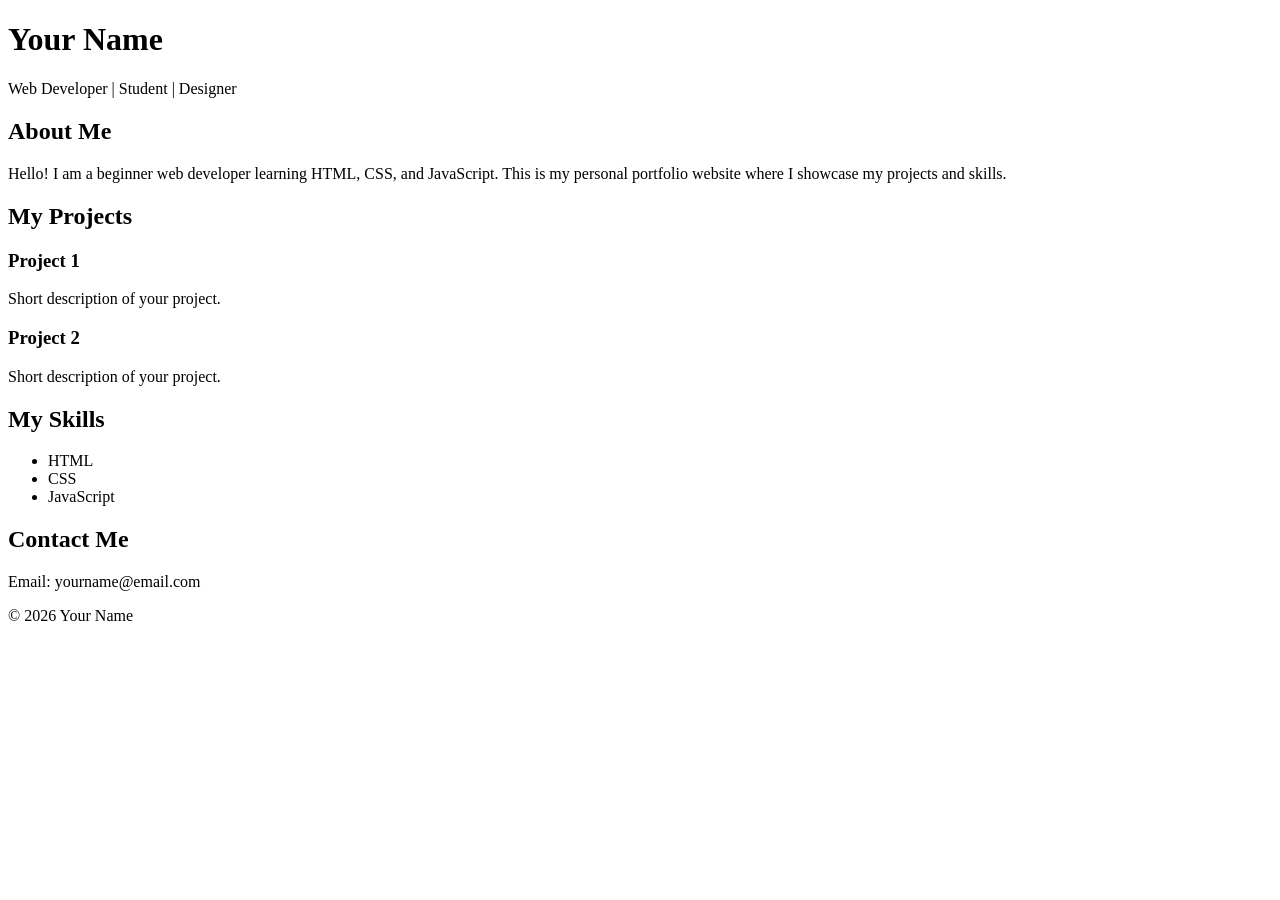
==== Index.html @ ec2ea40b "Initial commit" ====
<!DOCTYPE html>
<html lang="en">
<head>
    <meta charset="UTF-8">
    <meta name="viewport" content="width=device-width, initial-scale=1.0">
    <title>My Portfolio</title>
</head>
<body>

    <!-- Header Section -->
    <header>
        <h1>Your Name</h1>
        <p>Web Developer | Student | Designer</p>
    </header>

    <!-- About Section -->
    <section>
        <h2>About Me</h2>
        <p>
            Hello! I am a beginner web developer learning HTML, CSS, and JavaScript.
            This is my personal portfolio website where I showcase my projects and skills.
        </p>
    </section>

    <!-- Projects Section -->
    <section>
        <h2>My Projects</h2>

        <h3>Project 1</h3>
        <p>Short description of your project.</p>

        <h3>Project 2</h3>
        <p>Short description of your project.</p>

    </section>

    <!-- Skills Section -->
    <section>
        <h2>My Skills</h2>
        <ul>
            <li>HTML</li>
            <li>CSS</li>
            <li>JavaScript</li>
        </ul>
    </section>

    <!-- Contact Section -->
    <section>
        <h2>Contact Me</h2>
        <p>Email: yourname@email.com</p>
    </section>

    <!-- Footer -->
    <footer>
        <p>© 2026 Your Name</p>
    </footer>

</body>
</html>
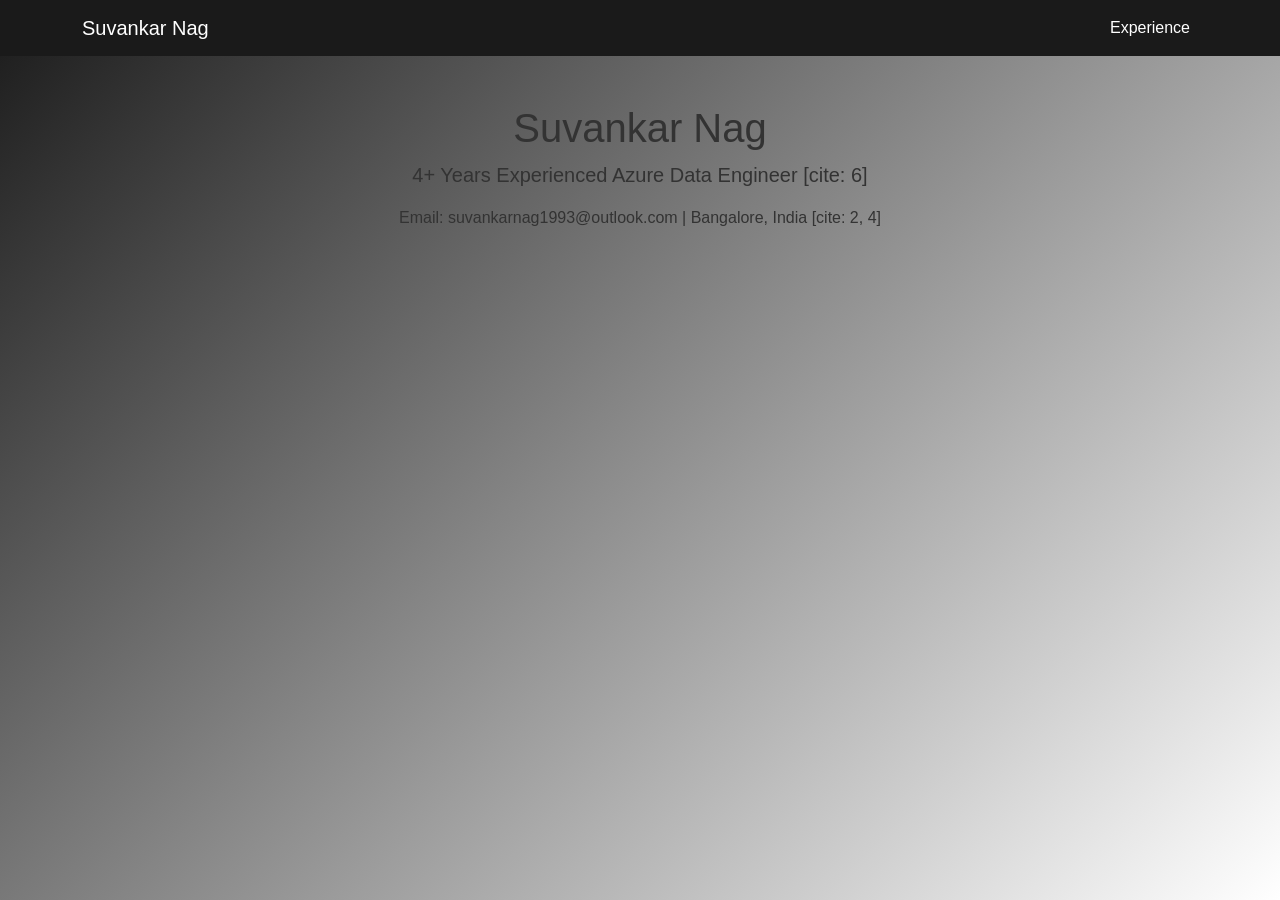
==== commit 6167aebd: "changes done" ====
--- a/Index.html
+++ b/Index.html
@@ -1,59 +1,23 @@
 <!DOCTYPE html>
 <html lang="en">
 <head>
-    <meta charset="UTF-8">
-    <meta name="viewport" content="width=device-width, initial-scale=1.0">
-    <title>My Portfolio</title>
+    <link href="https://cdn.jsdelivr.net/npm/bootstrap@5.3.0/dist/css/bootstrap.min.css" rel="stylesheet">
+    <link rel="stylesheet" href="style.css">
+    <title>Suvankar Nag | Data Engineer</title>
 </head>
 <body>
-
-    <!-- Header Section -->
-    <header>
-        <h1>Your Name</h1>
-        <p>Web Developer | Student | Designer</p>
+    <nav class="navbar navbar-expand-lg">
+        <div class="container">
+            <a class="navbar-brand" href="index.html">Suvankar Nag</a>
+            <div class="navbar-nav">
+                <a class="nav-link" href="experience.html">Experience</a>
+            </div>
+        </div>
+    </nav>
+    <header class="container text-center mt-5">
+        <h1>Suvankar Nag</h1>
+        <p class="lead">4+ Years Experienced Azure Data Engineer [cite: 6]</p>
+        <p>Email: suvankarnag1993@outlook.com | Bangalore, India [cite: 2, 4]</p>
     </header>
-
-    <!-- About Section -->
-    <section>
-        <h2>About Me</h2>
-        <p>
-            Hello! I am a beginner web developer learning HTML, CSS, and JavaScript.
-            This is my personal portfolio website where I showcase my projects and skills.
-        </p>
-    </section>
-
-    <!-- Projects Section -->
-    <section>
-        <h2>My Projects</h2>
-
-        <h3>Project 1</h3>
-        <p>Short description of your project.</p>
-
-        <h3>Project 2</h3>
-        <p>Short description of your project.</p>
-
-    </section>
-
-    <!-- Skills Section -->
-    <section>
-        <h2>My Skills</h2>
-        <ul>
-            <li>HTML</li>
-            <li>CSS</li>
-            <li>JavaScript</li>
-        </ul>
-    </section>
-
-    <!-- Contact Section -->
-    <section>
-        <h2>Contact Me</h2>
-        <p>Email: yourname@email.com</p>
-    </section>
-
-    <!-- Footer -->
-    <footer>
-        <p>© 2026 Your Name</p>
-    </footer>
-
 </body>
 </html>
--- a/style.css
+++ b/style.css
@@ -0,0 +1,16 @@
+/* style.css */
+body {
+    background: linear-gradient(135deg, #1a1a1a 0%, #ffffff 100%);
+    color: #333;
+    min-height: 100vh;
+    font-family: 'Segoe UI', sans-serif;
+}
+
+.navbar { background-color: #1a1a1a !important; }
+.navbar-brand, .nav-link { color: #fff !important; }
+
+.card {
+    background: rgba(255, 255, 255, 0.9);
+    border: none;
+    box-shadow: 0 4px 8px rgba(0,0,0,0.1);
+}
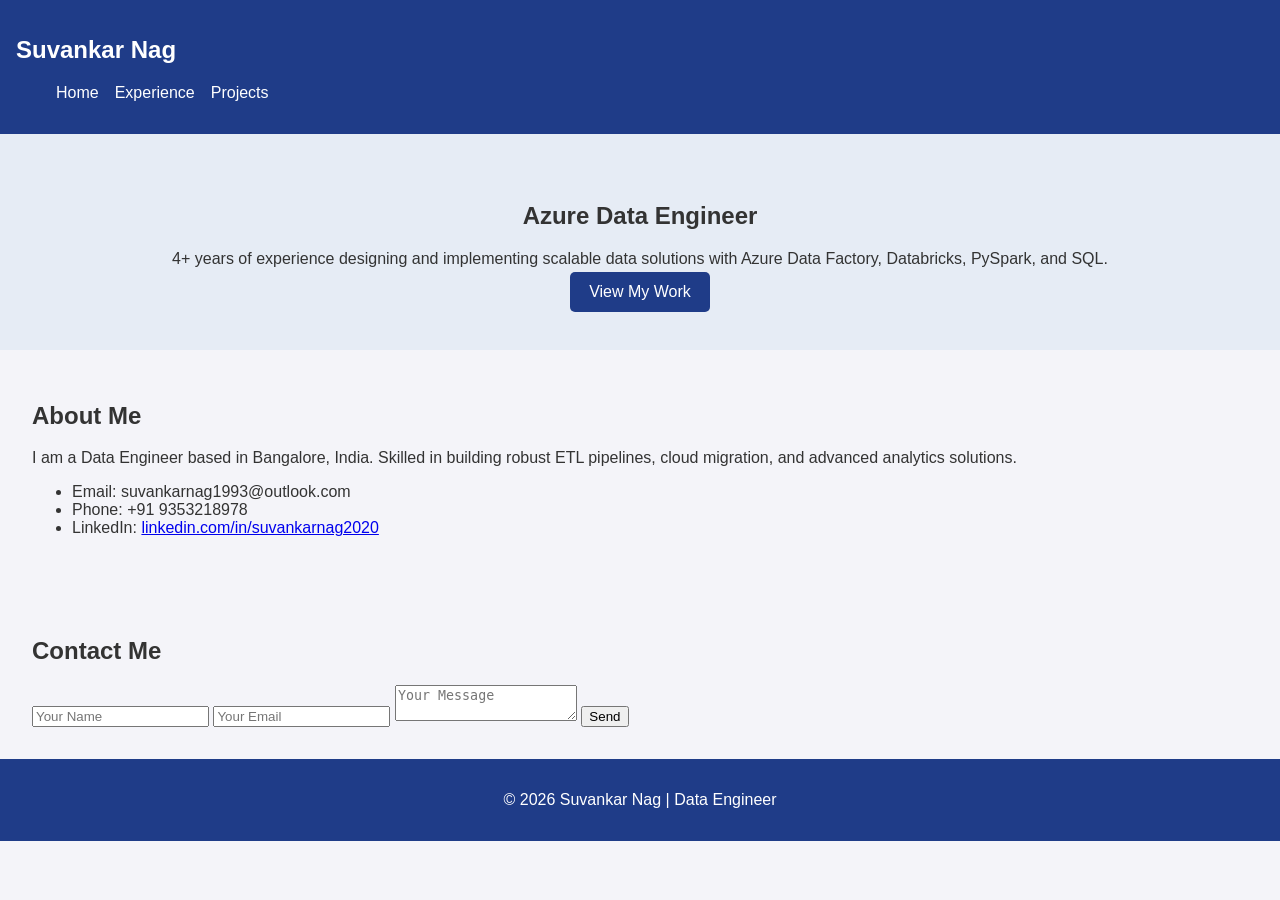
==== commit 22e9acba: "changes done" ====
--- a/Index.html
+++ b/Index.html
@@ -1,23 +1,51 @@
 <!DOCTYPE html>
 <html lang="en">
 <head>
-    <link href="https://cdn.jsdelivr.net/npm/bootstrap@5.3.0/dist/css/bootstrap.min.css" rel="stylesheet">
-    <link rel="stylesheet" href="style.css">
-    <title>Suvankar Nag | Data Engineer</title>
+  <meta charset="UTF-8">
+  <meta name="viewport" content="width=device-width, initial-scale=1.0">
+  <title>Suvankar Nag | Data Engineer</title>
+  <link rel="stylesheet" href="style.css">
 </head>
 <body>
-    <nav class="navbar navbar-expand-lg">
-        <div class="container">
-            <a class="navbar-brand" href="index.html">Suvankar Nag</a>
-            <div class="navbar-nav">
-                <a class="nav-link" href="experience.html">Experience</a>
-            </div>
-        </div>
+  <header>
+    <nav>
+      <h1>Suvankar Nag</h1>
+      <ul>
+        <li><a href="index.html">Home</a></li>
+        <li><a href="experience.html">Experience</a></li>
+        <li><a href="projects.html">Projects</a></li>
+      </ul>
     </nav>
-    <header class="container text-center mt-5">
-        <h1>Suvankar Nag</h1>
-        <p class="lead">4+ Years Experienced Azure Data Engineer [cite: 6]</p>
-        <p>Email: suvankarnag1993@outlook.com | Bangalore, India [cite: 2, 4]</p>
-    </header>
+  </header>
+
+  <section class="hero">
+    <h2>Azure Data Engineer</h2>
+    <p>4+ years of experience designing and implementing scalable data solutions with Azure Data Factory, Databricks, PySpark, and SQL.</p>
+    <a href="experience.html" class="btn">View My Work</a>
+  </section>
+
+  <section class="about">
+    <h2>About Me</h2>
+    <p>I am a Data Engineer based in Bangalore, India. Skilled in building robust ETL pipelines, cloud migration, and advanced analytics solutions.</p>
+    <ul>
+      <li>Email: suvankarnag1993@outlook.com</li>
+      <li>Phone: +91 9353218978</li>
+      <li>LinkedIn: <a href="https://linkedin.com/in/suvankarnag2020">linkedin.com/in/suvankarnag2020</a></li>
+    </ul>
+  </section>
+
+  <section class="contact">
+    <h2>Contact Me</h2>
+    <form>
+      <input type="text" placeholder="Your Name" required>
+      <input type="email" placeholder="Your Email" required>
+      <textarea placeholder="Your Message"></textarea>
+      <button type="submit">Send</button>
+    </form>
+  </section>
+
+  <footer>
+    <p>© 2026 Suvankar Nag | Data Engineer</p>
+  </footer>
 </body>
-</html>+</html>
--- a/style.css
+++ b/style.css
@@ -1,16 +1,52 @@
-/* style.css */
 body {
-    background: linear-gradient(135deg, #1a1a1a 0%, #ffffff 100%);
-    color: #333;
-    min-height: 100vh;
-    font-family: 'Segoe UI', sans-serif;
+  font-family: Arial, sans-serif;
+  margin: 0;
+  background: #f4f4f9;
+  color: #333;
 }
 
-.navbar { background-color: #1a1a1a !important; }
-.navbar-brand, .nav-link { color: #fff !important; }
+header {
+  background: #1f3c88;
+  color: white;
+  padding: 1rem;
+}
 
-.card {
-    background: rgba(255, 255, 255, 0.9);
-    border: none;
-    box-shadow: 0 4px 8px rgba(0,0,0,0.1);
-}+nav ul {
+  list-style: none;
+  display: flex;
+  gap: 1rem;
+}
+
+nav a {
+  color: white;
+  text-decoration: none;
+}
+
+.hero {
+  text-align: center;
+  padding: 3rem;
+  background: #e6ecf5;
+}
+
+section {
+  padding: 2rem;
+}
+
+.job, .projects ul, .certificates ul {
+  margin-bottom: 1.5rem;
+}
+
+.btn {
+  background: #1f3c88;
+  color: white;
+  padding: 0.7rem 1.2rem;
+  text-decoration: none;
+  border-radius: 5px;
+}
+
+footer {
+  text-align: center;
+  background: #1f3c88;
+  color: white;
+  padding: 1rem;
+}
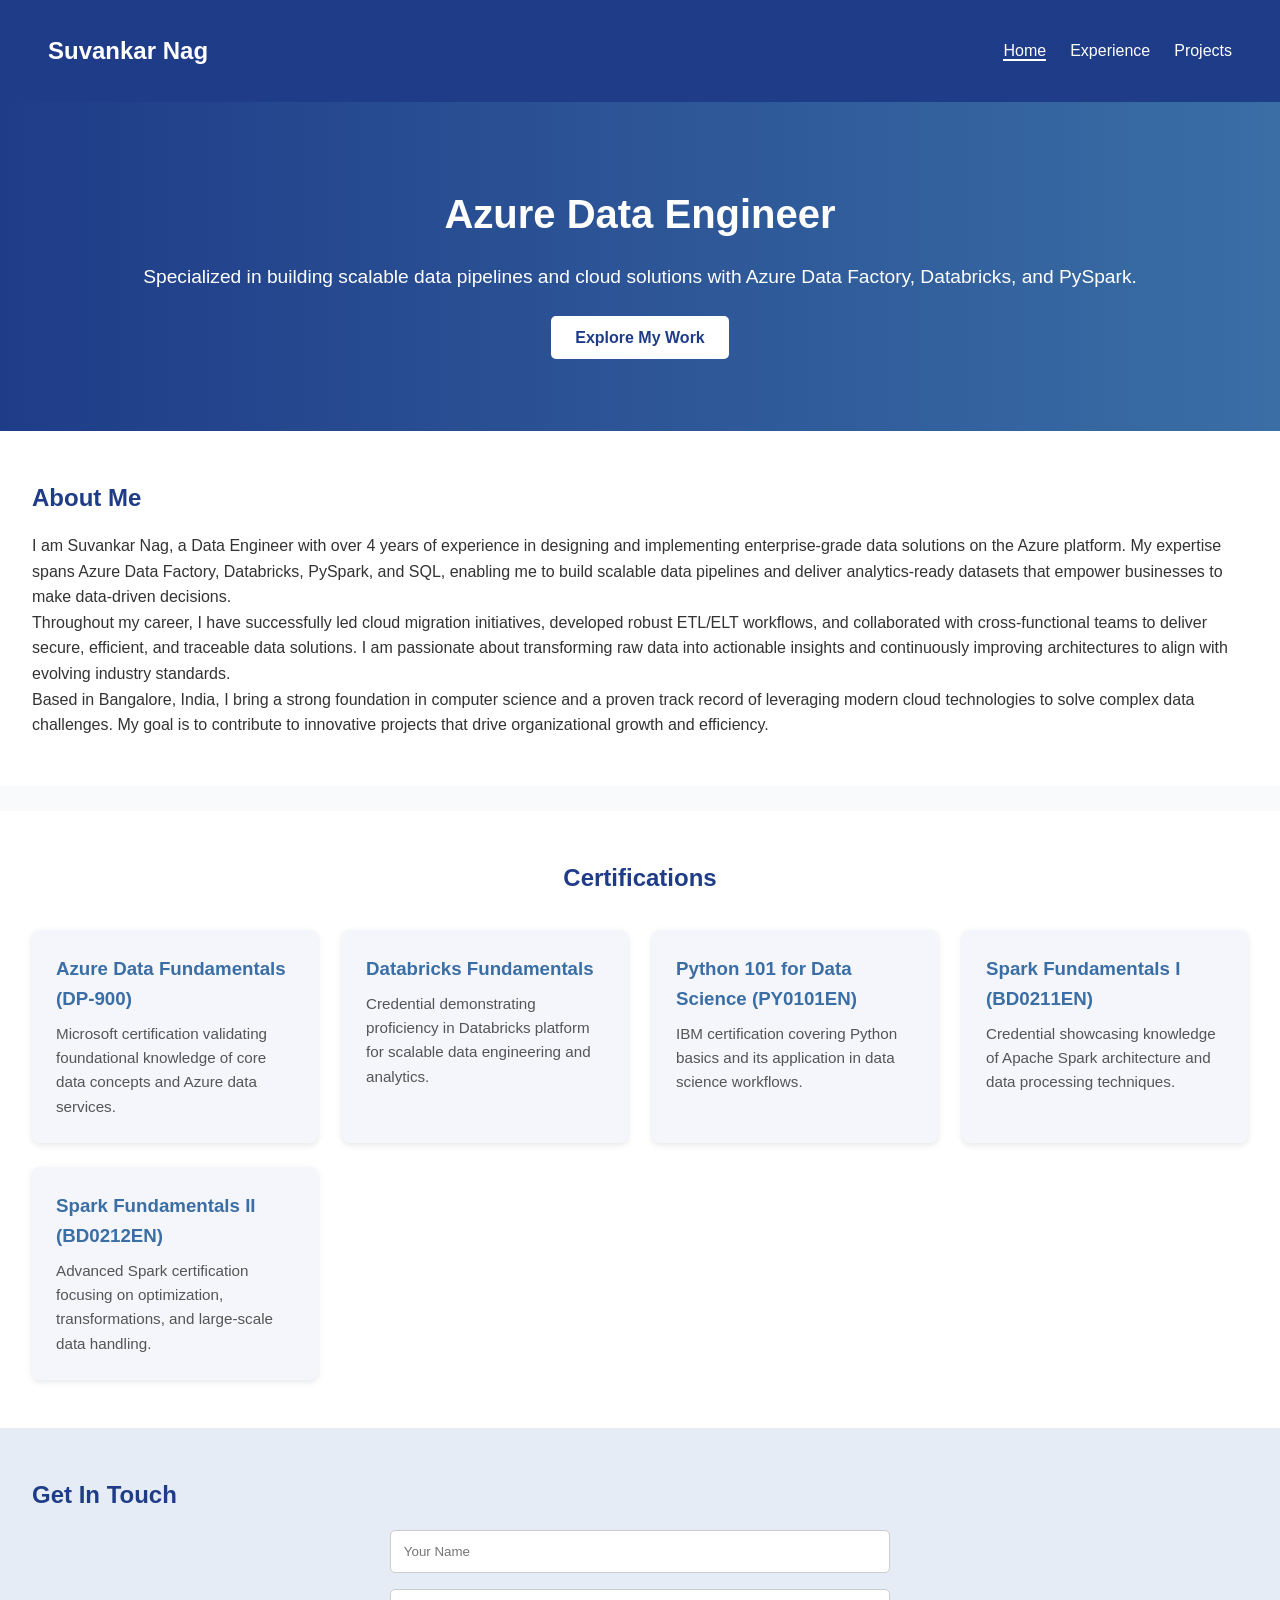
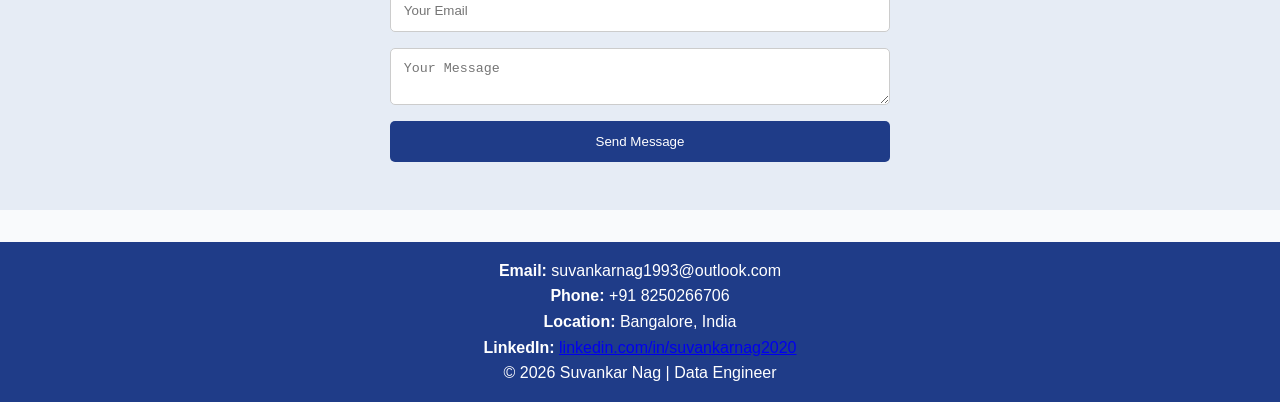
==== commit 097e9553: "changes done" ====
--- a/Index.html
+++ b/Index.html
@@ -7,44 +7,95 @@
   <link rel="stylesheet" href="style.css">
 </head>
 <body>
+  <!-- Navigation -->
   <header>
-    <nav>
-      <h1>Suvankar Nag</h1>
-      <ul>
-        <li><a href="index.html">Home</a></li>
+    <nav class="navbar">
+      <div class="logo">Suvankar Nag</div>
+      <ul class="nav-links">
+        <li><a href="index.html" class="active">Home</a></li>
         <li><a href="experience.html">Experience</a></li>
         <li><a href="projects.html">Projects</a></li>
       </ul>
     </nav>
   </header>
 
+  <!-- Hero Section -->
   <section class="hero">
-    <h2>Azure Data Engineer</h2>
-    <p>4+ years of experience designing and implementing scalable data solutions with Azure Data Factory, Databricks, PySpark, and SQL.</p>
-    <a href="experience.html" class="btn">View My Work</a>
+    <div class="hero-content">
+      <h1>Azure Data Engineer</h1>
+      <p>Specialized in building scalable data pipelines and cloud solutions with Azure Data Factory, Databricks, and PySpark.</p>
+      <a href="experience.html" class="btn-primary">Explore My Work</a>
+    </div>
   </section>
 
+  <!-- About Section -->
   <section class="about">
     <h2>About Me</h2>
-    <p>I am a Data Engineer based in Bangalore, India. Skilled in building robust ETL pipelines, cloud migration, and advanced analytics solutions.</p>
-    <ul>
-      <li>Email: suvankarnag1993@outlook.com</li>
-      <li>Phone: +91 9353218978</li>
-      <li>LinkedIn: <a href="https://linkedin.com/in/suvankarnag2020">linkedin.com/in/suvankarnag2020</a></li>
-    </ul>
+    <p>
+      I am Suvankar Nag, a Data Engineer with over 4 years of experience in designing and implementing enterprise-grade data solutions on the Azure platform. 
+      My expertise spans Azure Data Factory, Databricks, PySpark, and SQL, enabling me to build scalable data pipelines and deliver analytics-ready datasets 
+      that empower businesses to make data-driven decisions.
+    </p>
+    <p>
+      Throughout my career, I have successfully led cloud migration initiatives, developed robust ETL/ELT workflows, and collaborated with cross-functional teams 
+      to deliver secure, efficient, and traceable data solutions. I am passionate about transforming raw data into actionable insights and continuously 
+      improving architectures to align with evolving industry standards.
+    </p>
+    <p>
+      Based in Bangalore, India, I bring a strong foundation in computer science and a proven track record of leveraging modern cloud technologies to solve 
+      complex data challenges. My goal is to contribute to innovative projects that drive organizational growth and efficiency.
+    </p>
   </section>
+</br>
+<section class="certifications">
+  <h2>Certifications</h2>
+  <div class="cert-grid">
+    <div class="cert-item">
+      <h3>Azure Data Fundamentals (DP-900)</h3>
+      <p>Microsoft certification validating foundational knowledge of core data concepts and Azure data services.</p>
+    </div>
+    <div class="cert-item">
+      <h3>Databricks Fundamentals</h3>
+      <p>Credential demonstrating proficiency in Databricks platform for scalable data engineering and analytics.</p>
+    </div>
+    <div class="cert-item">
+      <h3>Python 101 for Data Science (PY0101EN)</h3>
+      <p>IBM certification covering Python basics and its application in data science workflows.</p>
+    </div>
+    <div class="cert-item">
+      <h3>Spark Fundamentals I (BD0211EN)</h3>
+      <p>Credential showcasing knowledge of Apache Spark architecture and data processing techniques.</p>
+    </div>
+    <div class="cert-item">
+      <h3>Spark Fundamentals II (BD0212EN)</h3>
+      <p>Advanced Spark certification focusing on optimization, transformations, and large-scale data handling.</p>
+    </div>
+  </div>
+</section>
 
+  <!-- Contact Section -->
   <section class="contact">
-    <h2>Contact Me</h2>
+    <h2>Get In Touch</h2>
     <form>
       <input type="text" placeholder="Your Name" required>
       <input type="email" placeholder="Your Email" required>
-      <textarea placeholder="Your Message"></textarea>
-      <button type="submit">Send</button>
+      <textarea placeholder="Your Message" required></textarea>
+      <button type="submit" class="btn-secondary">Send Message</button>
     </form>
   </section>
 
+  <!-- Footer -->
   <footer>
+    <div class="footer-container">
+      <p><strong>Email:</strong> suvankarnag1993@outlook.com</p>
+      <p><strong>Phone:</strong> +91 8250266706</p>
+      <p><strong>Location:</strong> Bangalore, India</p>
+      <p><strong>LinkedIn:</strong> 
+        <a href="https://linkedin.com/in/suvankarnag2020" target="_blank">
+          linkedin.com/in/suvankarnag2020
+        </a>
+      </p>
+    </div>
     <p>© 2026 Suvankar Nag | Data Engineer</p>
   </footer>
 </body>
--- a/style.css
+++ b/style.css
@@ -50,3 +50,80 @@
   color: white;
   padding: 1rem;
 }
+
+/*==============================*/
+
+/* General Reset */
+* { margin: 0; padding: 0; box-sizing: border-box; }
+body { font-family: 'Segoe UI', sans-serif; background: #f9fafc; color: #333; line-height: 1.6; }
+
+/* Navbar */
+.navbar { display: flex; justify-content: space-between; align-items: center; padding: 1rem 2rem; background: #1f3c88; }
+.logo { font-size: 1.5rem; font-weight: bold; color: #fff; }
+.nav-links { list-style: none; display: flex; gap: 1.5rem; }
+.nav-links a { color: #fff; text-decoration: none; transition: 0.3s; }
+.nav-links a:hover, .nav-links .active { border-bottom: 2px solid #fff; }
+
+/* Hero */
+.hero { background: linear-gradient(to right, #1f3c88, #3a6ea5); color: #fff; text-align: center; padding: 5rem 2rem; }
+.hero h1 { font-size: 2.5rem; margin-bottom: 1rem; }
+.hero p { font-size: 1.2rem; margin-bottom: 2rem; }
+.btn-primary { background: #fff; color: #1f3c88; padding: 0.8rem 1.5rem; border-radius: 5px; text-decoration: none; font-weight: bold; }
+.btn-primary:hover { background: #e6ecf5; }
+
+/* About */
+.about { padding: 3rem 2rem; background: #fff; }
+.about h2 { margin-bottom: 1rem; color: #1f3c88; }
+.info-grid { display: grid; grid-template-columns: repeat(auto-fit, minmax(200px, 1fr)); gap: 1rem; margin-top: 1rem; }
+
+/* Contact */
+.contact { padding: 3rem 2rem; background: #e6ecf5; }
+.contact h2 { margin-bottom: 1rem; color: #1f3c88; }
+form { display: flex; flex-direction: column; gap: 1rem; max-width: 500px; margin: auto; }
+input, textarea { padding: 0.8rem; border: 1px solid #ccc; border-radius: 5px; }
+.btn-secondary { background: #1f3c88; color: #fff; padding: 0.8rem; border: none; border-radius: 5px; cursor: pointer; }
+.btn-secondary:hover { background: #3a6ea5; }
+
+/* Footer */
+footer { text-align: center; padding: 1rem; background: #1f3c88; color: #fff; margin-top: 2rem; }
+
+/* for certification section */
+
+.certifications {
+  padding: 3rem 2rem;
+  background: #fff;
+}
+
+.certifications h2 {
+  text-align: center;
+  color: #1f3c88;
+  margin-bottom: 2rem;
+}
+
+.cert-grid {
+  display: grid;
+  grid-template-columns: repeat(auto-fit, minmax(250px, 1fr));
+  gap: 1.5rem;
+}
+
+.cert-item {
+  background: #f4f6fb;
+  padding: 1.5rem;
+  border-radius: 8px;
+  box-shadow: 0 2px 6px rgba(0,0,0,0.1);
+  transition: transform 0.2s ease;
+}
+
+.cert-item:hover {
+  transform: translateY(-5px);
+}
+
+.cert-item h3 {
+  margin-bottom: 0.5rem;
+  color: #3a6ea5;
+}
+
+.cert-item p {
+  font-size: 0.95rem;
+  color: #555;
+}
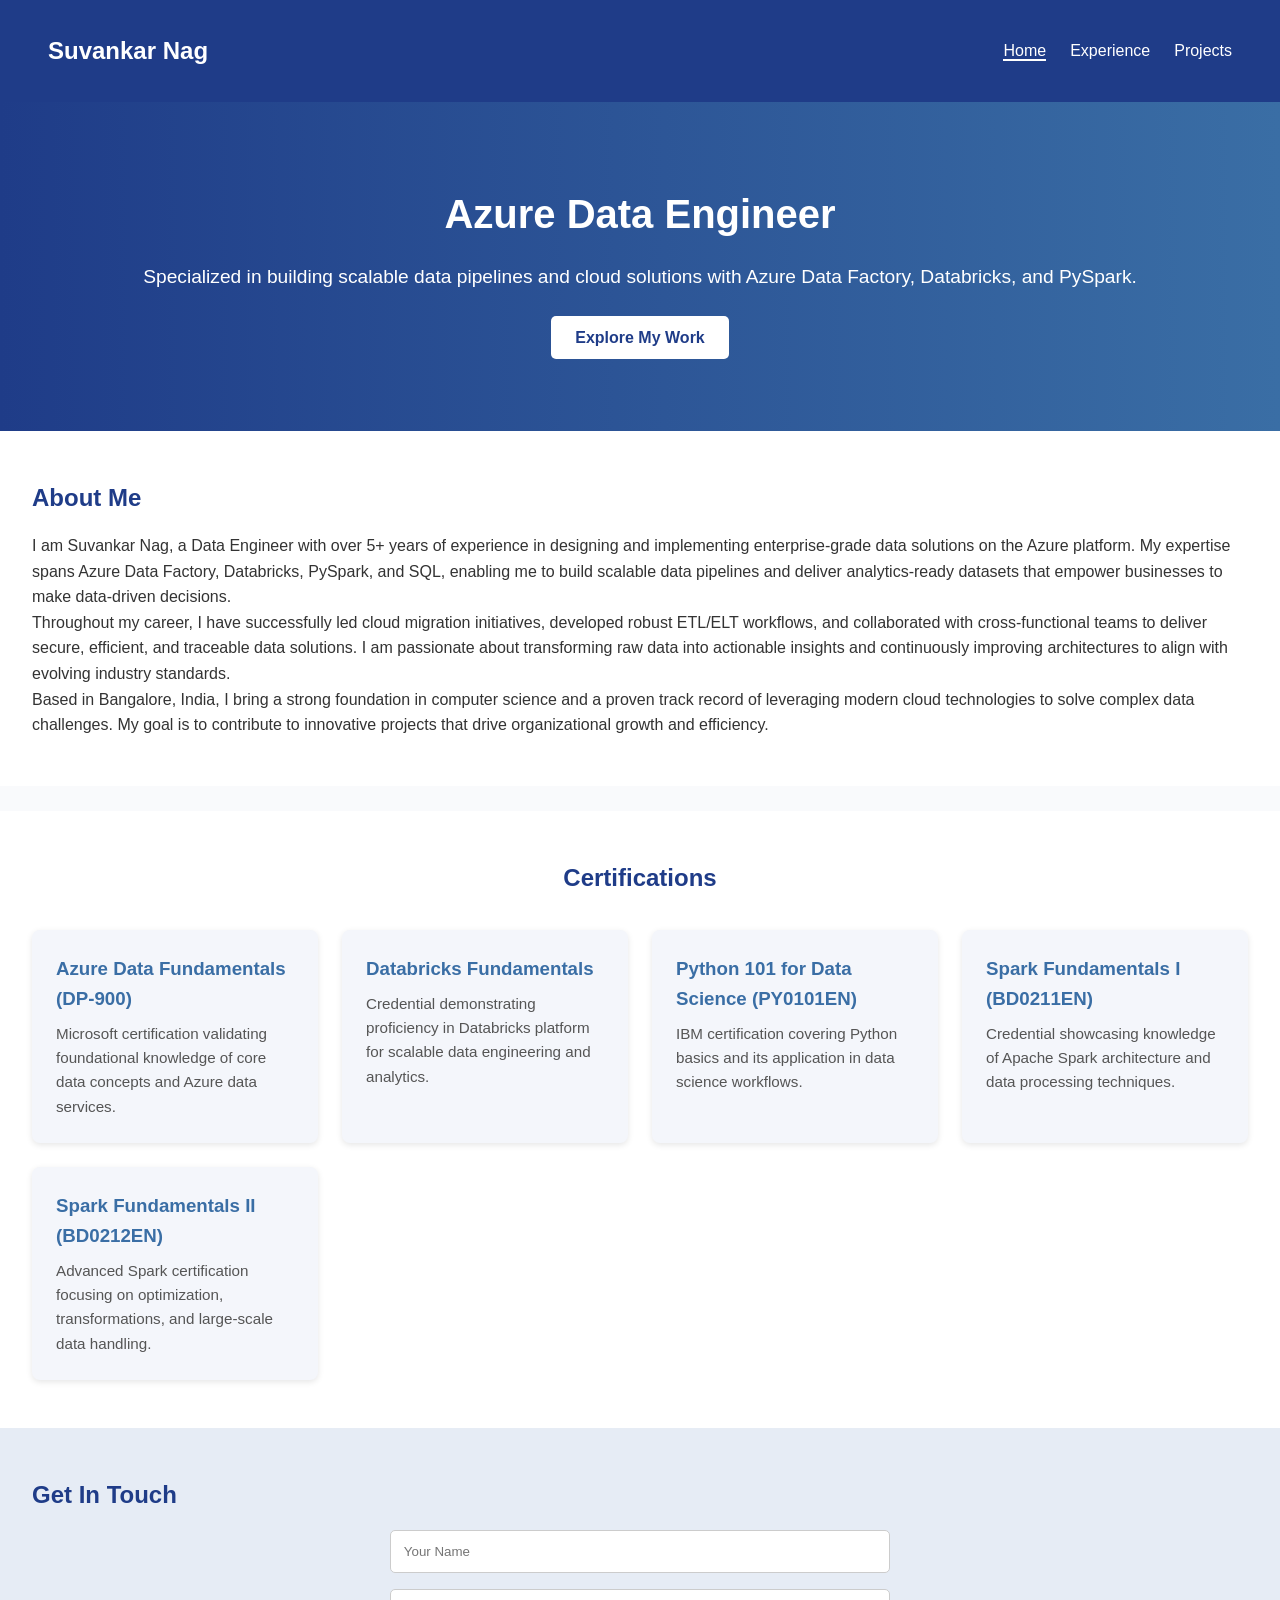
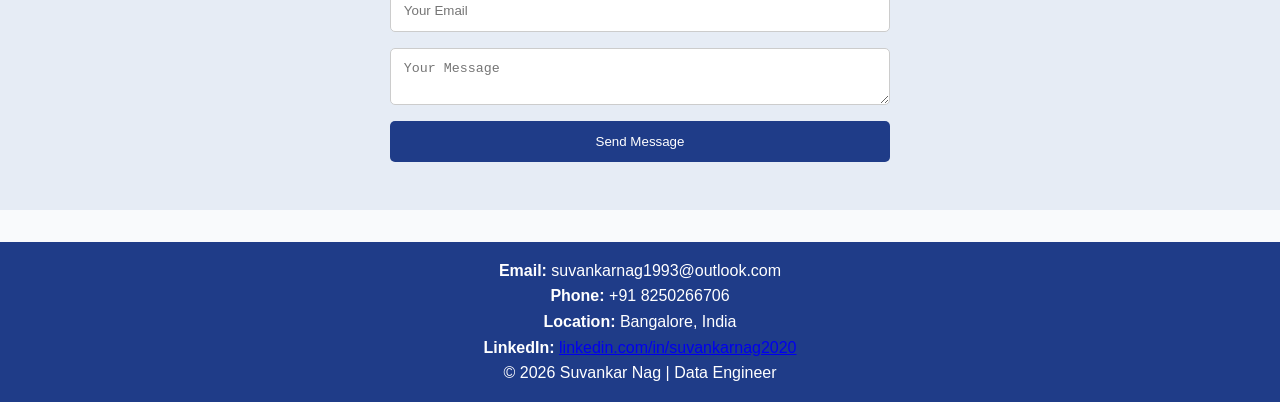
==== commit df36ebf2: "changes done" ====
--- a/Index.html
+++ b/Index.html
@@ -32,7 +32,7 @@
   <section class="about">
     <h2>About Me</h2>
     <p>
-      I am Suvankar Nag, a Data Engineer with over 4 years of experience in designing and implementing enterprise-grade data solutions on the Azure platform. 
+      I am Suvankar Nag, a Data Engineer with over 5+ years of experience in designing and implementing enterprise-grade data solutions on the Azure platform. 
       My expertise spans Azure Data Factory, Databricks, PySpark, and SQL, enabling me to build scalable data pipelines and deliver analytics-ready datasets 
       that empower businesses to make data-driven decisions.
     </p>
--- a/style.css
+++ b/style.css
@@ -127,3 +127,99 @@
   font-size: 0.95rem;
   color: #555;
 }
+
+/* for experiance page experiance section */
+
+.experience {
+  padding: 3rem 2rem;
+  background: #f9fafc;
+}
+
+.experience h2 {
+  text-align: center;
+  color: #1f3c88;
+  margin-bottom: 2rem;
+}
+
+.timeline {
+  position: relative;
+  margin: 0 auto;
+  max-width: 900px;
+}
+
+.timeline-item {
+  margin-bottom: 2rem;
+  position: relative;
+}
+
+.timeline-content {
+  background: #fff;
+  padding: 1.5rem;
+  border-radius: 8px;
+  box-shadow: 0 2px 6px rgba(0,0,0,0.1);
+  transition: transform 0.2s ease;
+}
+
+.timeline-content:hover {
+  transform: translateY(-5px);
+}
+
+.timeline-content h3 {
+  margin: 0;
+  color: #1f3c88;
+}
+
+.timeline-content h4 {
+  margin: 0.5rem 0 1rem;
+  font-size: 0.95rem;
+  color: #555;
+}
+
+.timeline-content ul {
+  list-style: disc;
+  padding-left: 1.2rem;
+  color: #333;
+}
+
+/* for project page project section */
+
+.projects {
+  padding: 3rem 2rem;
+  background: #f9fafc;
+}
+
+.projects h2 {
+  text-align: center;
+  color: #1f3c88;
+  margin-bottom: 2rem;
+}
+
+.project-grid {
+  display: grid;
+  grid-template-columns: repeat(3, 1fr); /* Always 3 per row */
+  gap: 1.5rem;
+}
+
+.project-card {
+  background: #fff;
+  padding: 1.5rem;
+  border-radius: 10px;
+  box-shadow: 0 3px 8px rgba(0,0,0,0.1);
+  transition: transform 0.3s ease, box-shadow 0.3s ease;
+}
+
+.project-card:hover {
+  transform: translateY(-8px);
+  box-shadow: 0 6px 14px rgba(0,0,0,0.15);
+}
+
+.project-card h3 {
+  margin-bottom: 0.8rem;
+  color: #3a6ea5;
+}
+
+.project-card p {
+  font-size: 0.95rem;
+  color: #555;
+  margin: 0.3rem 0;
+}
